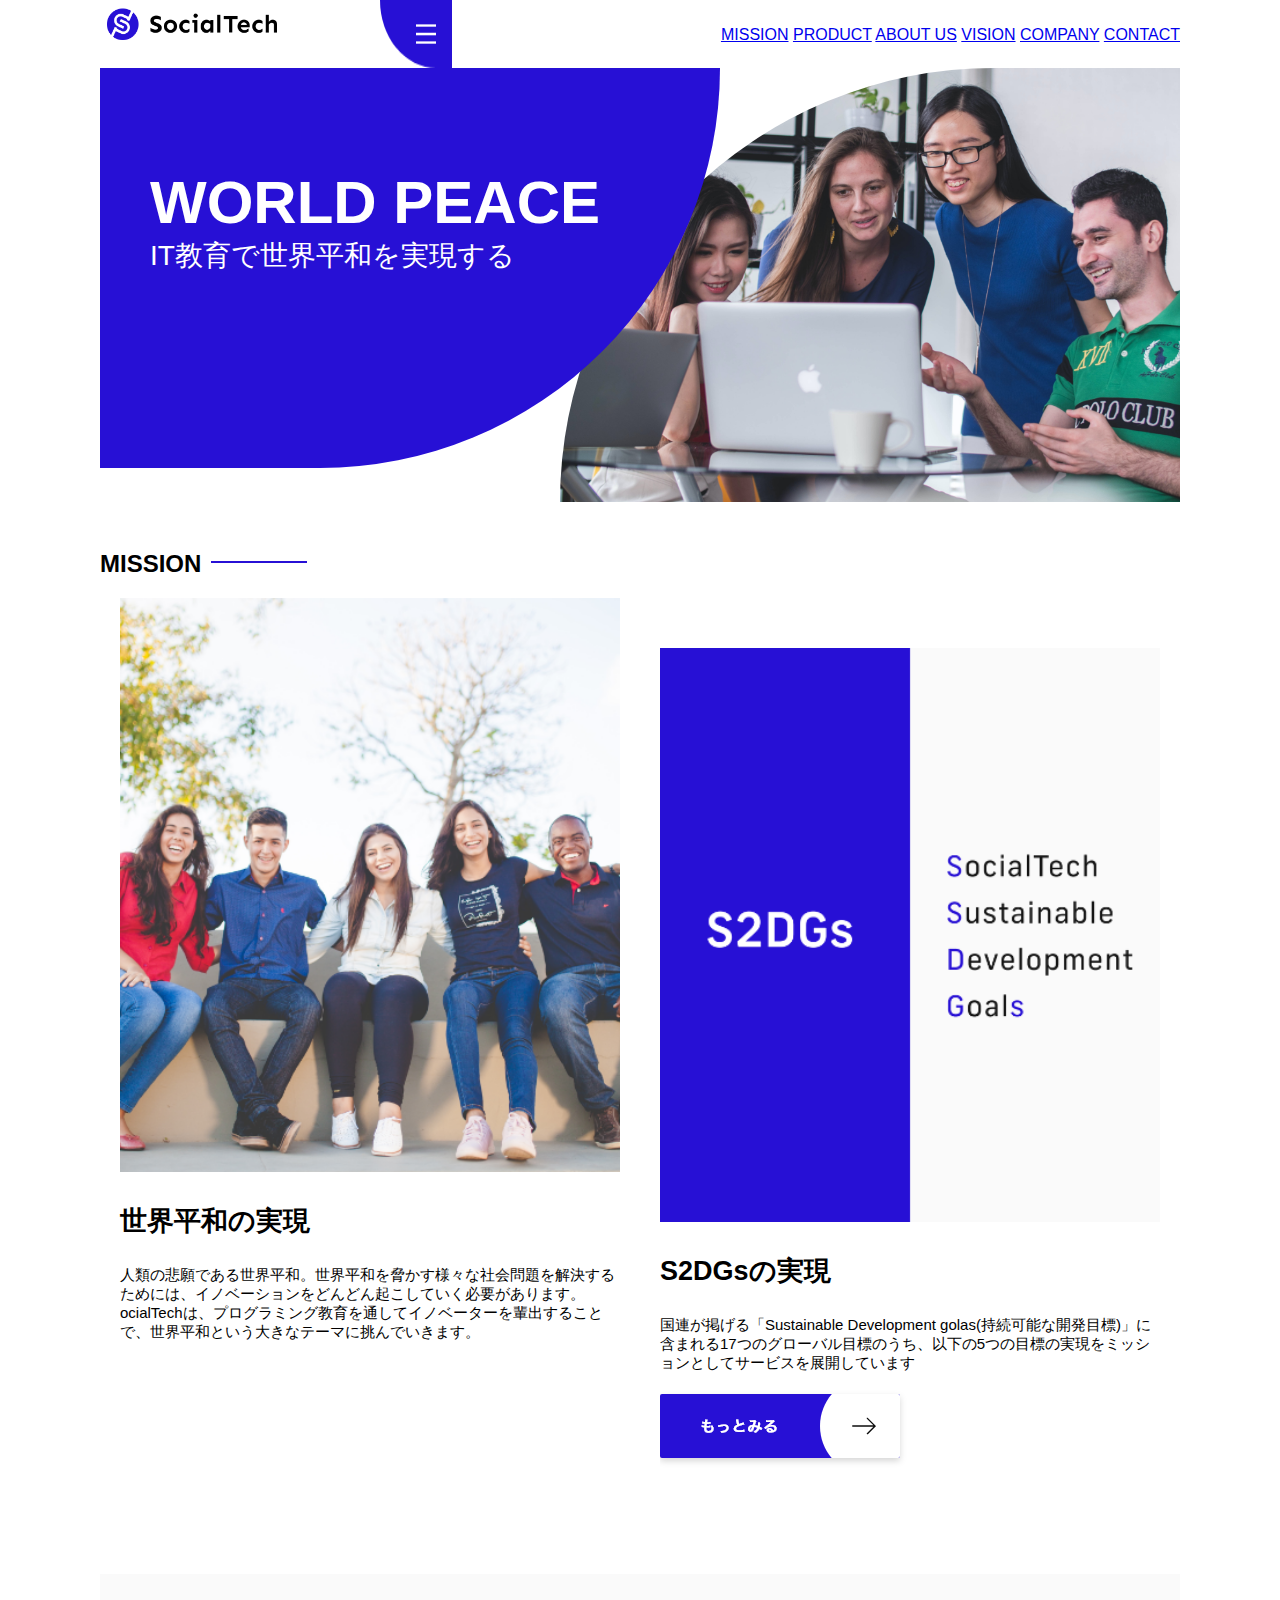
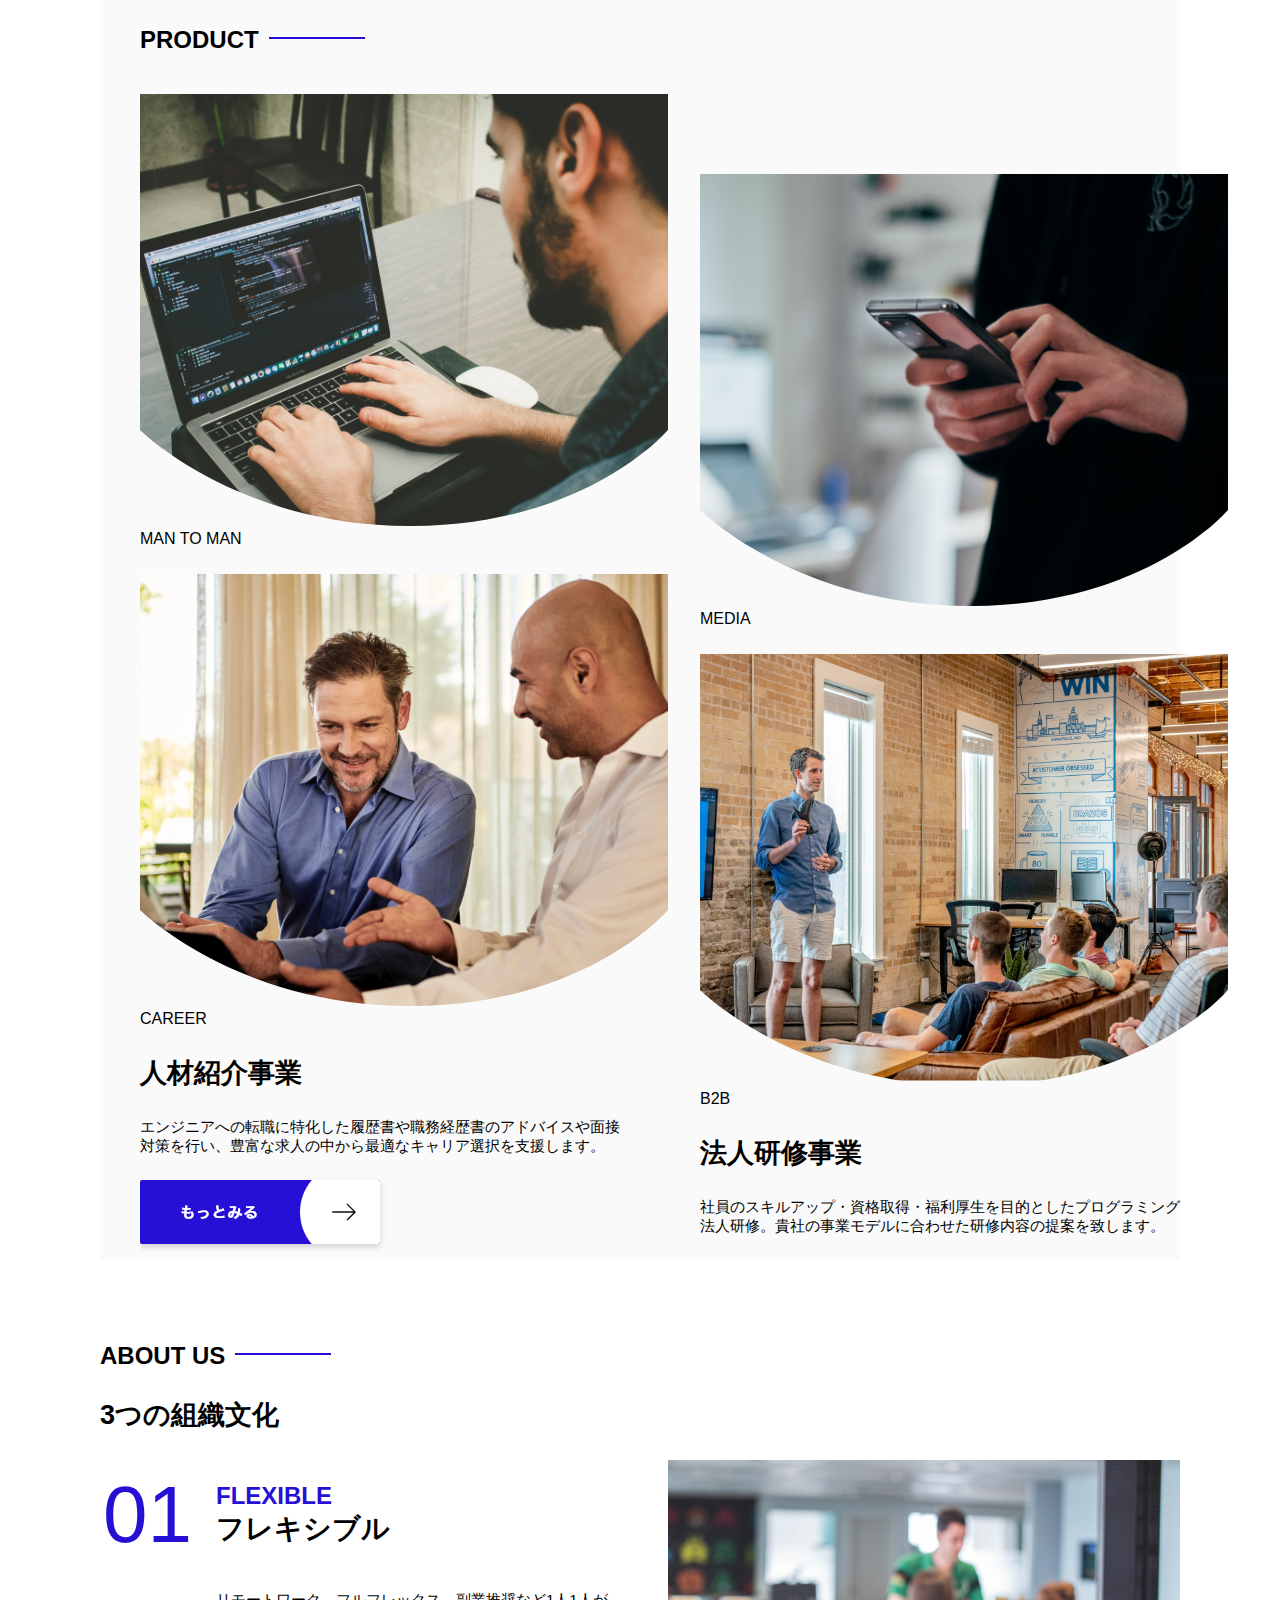
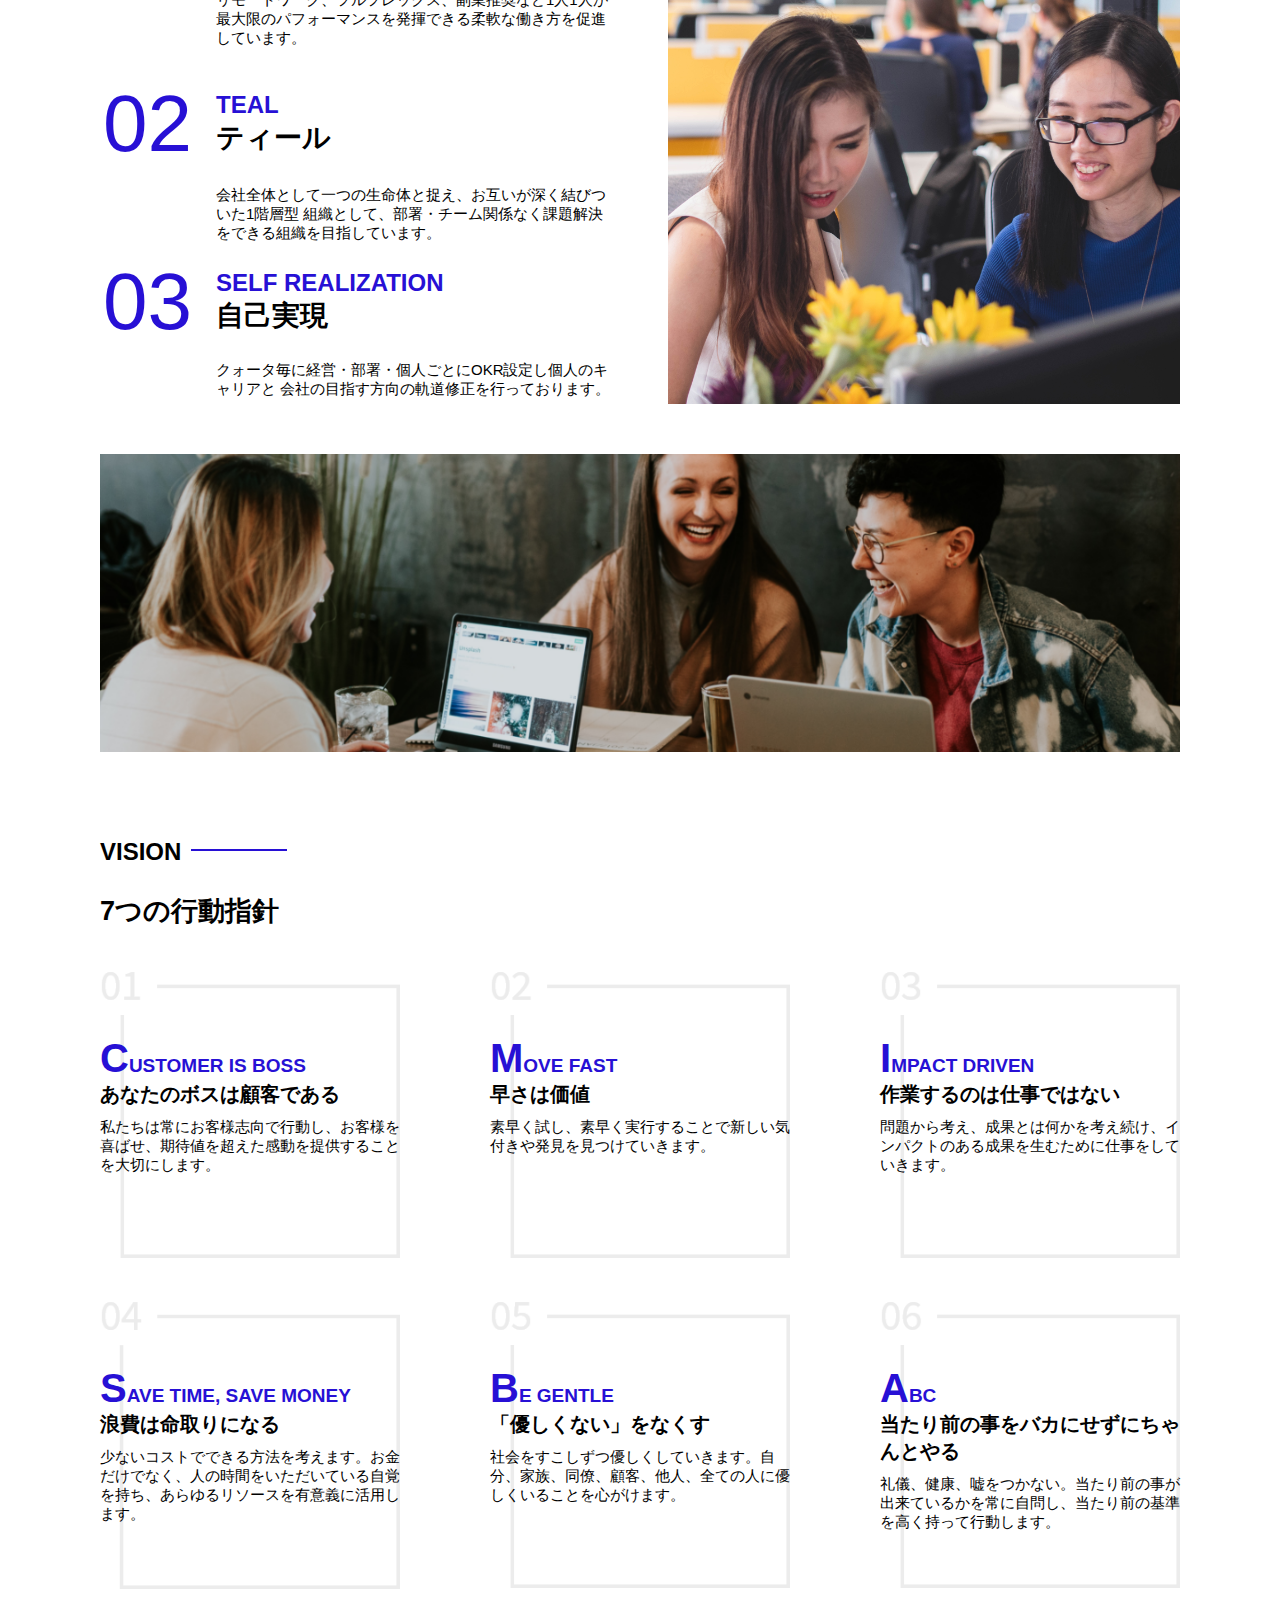
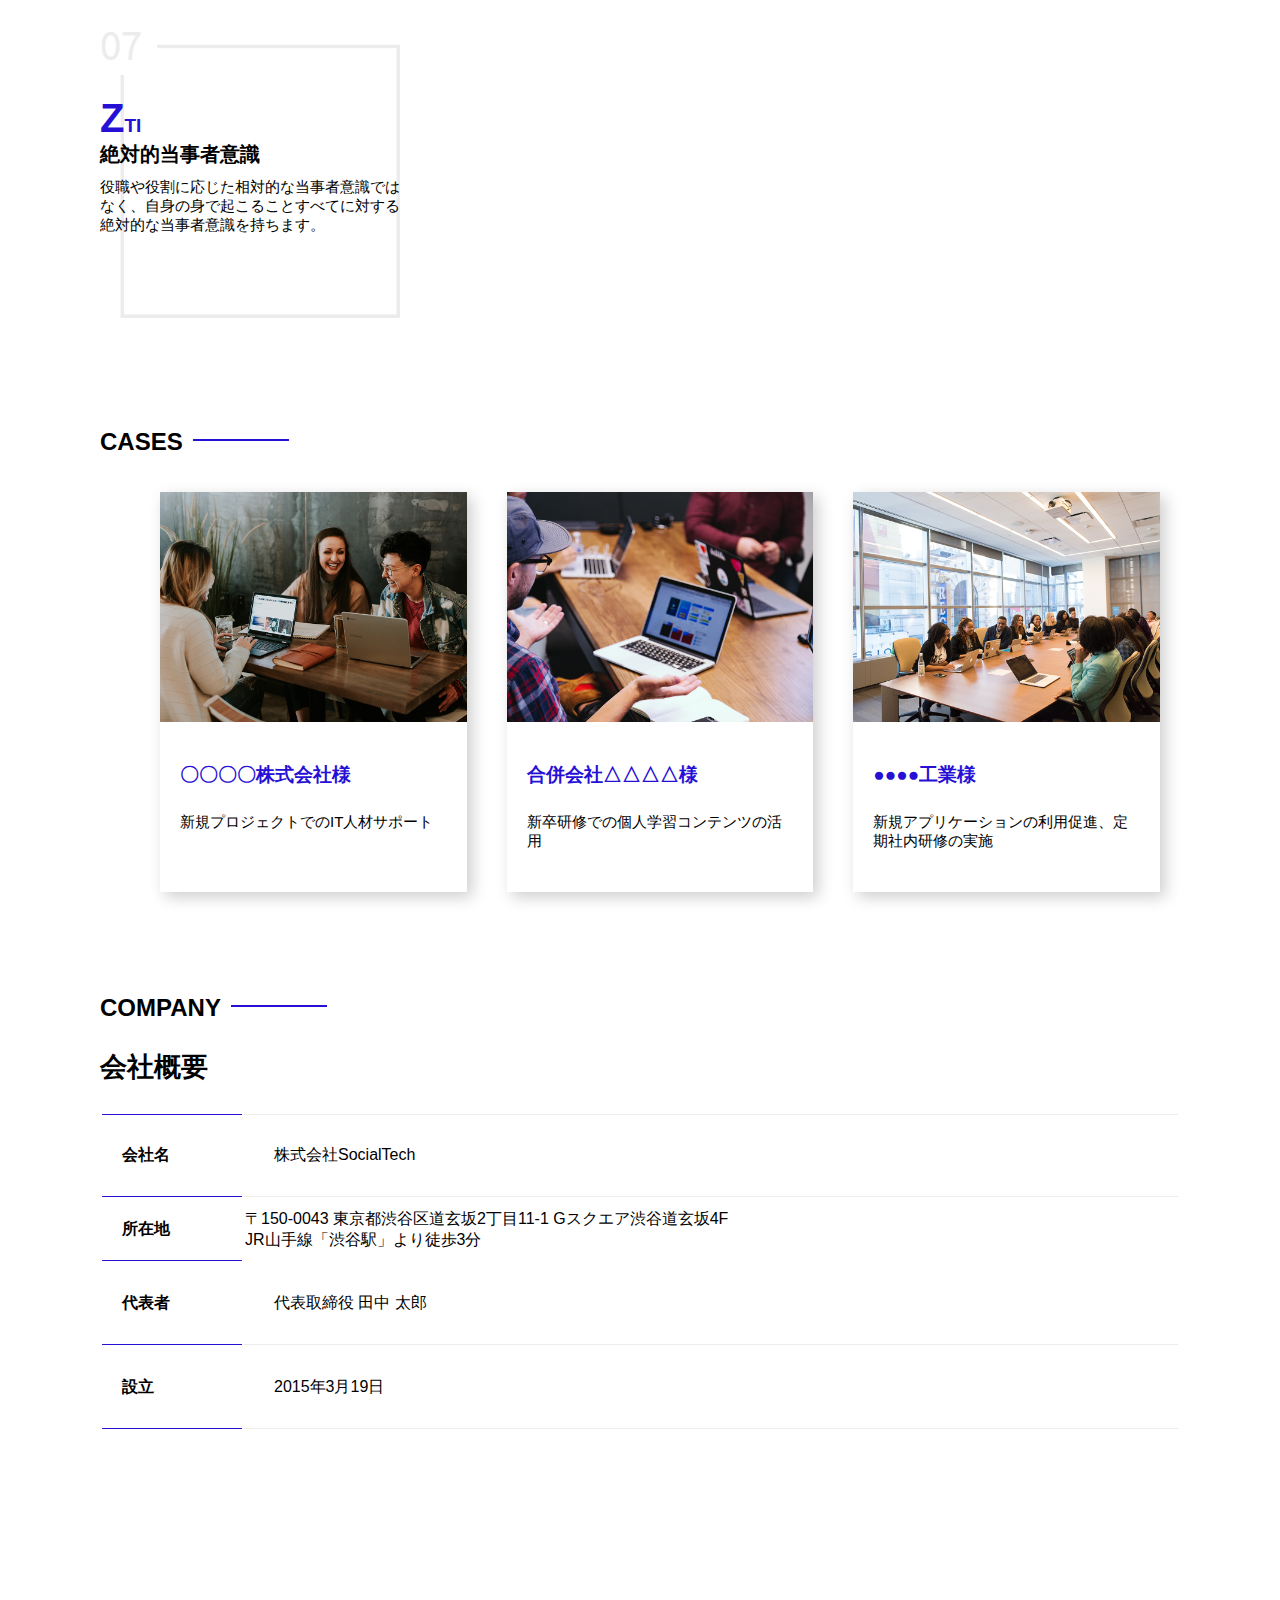
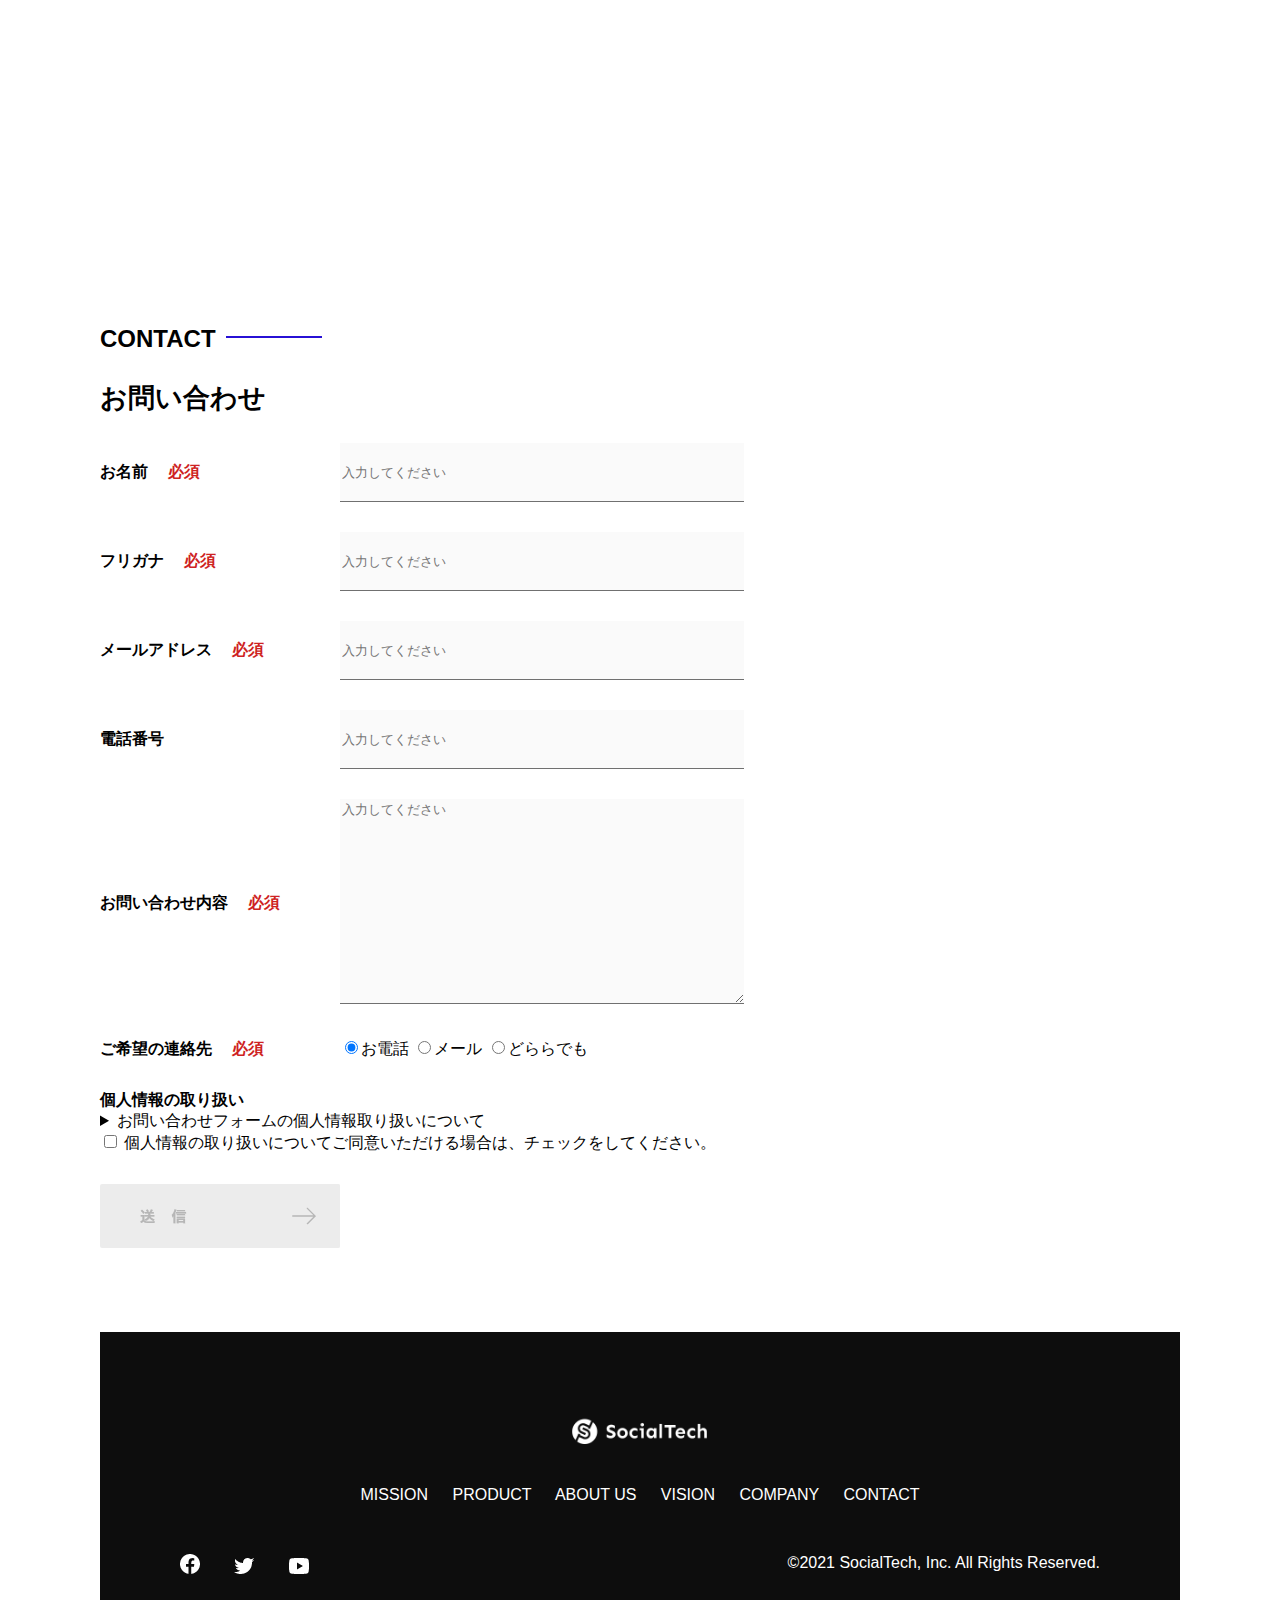
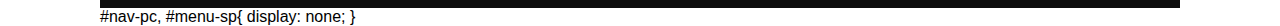
==== socialtech-kadai_012/socialtech-kadai_012/index.html @ 602bb103 "Add files via upload" ====
<!DOCTYPE html>
<html>
<head>
    <title>SocialTech</title>
    <meta charset="utf8">
    <meta name="description" content="SocialTechはEdTech業界のリーディングカンパニーを目指します。">
    <meta name="viewport" content="width=device-width, initial-scale=1.0">
    <link rel="stylesheet" href="style.css">
</head>   
 <body>
  <header>
    <a href="index.html" id="logo"><img src="images/logo.png" alt="トップページに戻る"></a>
    <nav id="nav-pc">
     <a href="mission.html">MISSION</a>  
     <a href="product.html">PRODUCT</a> 
     <a href="index.html#aboutus">ABOUT US</a>
     <a href="index.html#vision">VISION</a>
     <a href="index.html#company">COMPANY</a>
     <a href="index.html#contact">CONTACT</a>
    </nav>   
    <img id="menu-sp" src="images/button-menu.png" alt="ナビゲーションを開く" onclick="document.getElementById('nav-sp').style.display = 'block'">
    <nav id="nav-sp">
      <img id="close" src="images/button-close.png" alt="ナビゲーションを閉じる" onclick="document.getElementById('nav-sp').style.display = 'none'">
      <a id="logo-sp" href="index.html" onclick="document.getElementById('nav-sp').style.display = 'none'"><img
          src="images/logo-sp.png" alt="トップページに戻る"></a>
      <a class="menu" href="mission.html" onclick="document.getElementById('nav-sp').style.display = 'none'">MISSION</a>
      <a class="menu" href="product.html" onclick="document.getElementById('nav-sp').style.display = 'none'">PRODUCT</a>
      <a class="menu" href="index.html#aboutus" onclick="document.getElementById('nav-sp').style.display = 'none'">ABOUT
        US</a>
      <a class="menu" href="index.html#vision"
        onclick="document.getElementById('nav-sp').style.display = 'none'">VISION</a>
      <a class="menu" href="index.html#company"
        onclick="document.getElementById('nav-sp').style.display = 'none'">COMPANY</a>
      <a class="menu" href="index.html#contact"
        onclick="document.getElementById('nav-sp').style.display = 'none'">CONTACT</a>
      <div id="sns">
        <a href="https://www.facebook.com/sejuku2013"><img src="images/button-facebook.png" alt="Facebookのリンク"></a>
        <a href="https://twitter.com/samuraijuku"><img src="images/button-twitter.png" alt="Twitterのリンク"></a>
        <a href="https://www.youtube.com/channel/UCCFOQO5aDK0xXam4cUQXT8g"><img src="images/button-youtube.png" alt="YouTubeのリンク"></a>
      </div>
  </nav>
  </header>  
    <main>
        <article>
            <section id="main-visual">
                <div id="main-message">
                  <h1>WORLD PEACE</h1>
                  <p>IT教育で世界平和を実現する</p>  
                </div>
                <img src="images/index/index-main.png" alt="pcの周りに集まる多国籍の仲間たち">
            </section>
            <section id="mission">
                <h2 class="index-h2">MISSION</h2>
               <div id="mission-flex">
                <div>
                    <img id="mission-photo" src="images/index/index-mission.png" alt="屋外のベンチで写真を撮影する多国籍仲間たち">
                    <h3>世界平和の実現</h3>
                    <p>人類の悲願である世界平和。世界平和を脅かす様々な社会問題を解決するためには、イノベーションをどんどん起こしていく必要があります。ocialTechは、プログラミング教育を通してイノベーターを輩出することで、世界平和という大きなテーマに挑んでいきます。</p>
                </div> 
                 <div>  <!-- 子要素が横並びにならない原因わからず -->
                    <img id="s2dgs" src="images/index/s2dgs.png" alt="もっとみる">
                    <h3>S2DGsの実現</h3>
                    <P>国連が掲げる「Sustainable Development golas(持続可能な開発目標)」に含まれる17つのグローバル目標のうち、以下の5つの目標の実現をミッションとしてサービスを展開しています</P>
                    <a href="mission.html"><img src="images/button-more.png" alt="もっと見る"></a>
                </div>
               </div>
            </section>
            <section id="product"> 
                <h2 class="index-h2">PRODUCT</h2>
                    <div>
                      <div id="product-left">
                        <div>
                            <img class="product-photo" src="images/index/index-mantoman.png" alt="PCでコードを書く男性">
                            <div class="product-explain">
                              <span>MAN TO MAN</span>
                              <h3>プログラミング教育</h3>
                              <p>2013年より日本で唯一の専属講師によるマンツーマンのプログラミングレッスンを開始。AI/人工知能やウェブデザインの学習も可能です。</p>
                            </div>
                            </div>
                            <div>
                      <img class="product-photo" src="images/index/index-career.png" alt="笑顔で話し合う2人の男性">
                      <div class="product-explain">
                        <span>CAREER</span>
                        <h3>人材紹介事業</h3>
                        <p>エンジニアへの転職に特化した履歴書や職務経歴書のアドバイスや面接対策を行い、豊富な求人の中から最適なキャリア選択を支援します。</p>
                      </div>
                    </div>
                  </div>
                        <div id="product-right">
                            <div>
                                <img class="product-photo" src="images/index/index-media.png" alt="スマートフォンを操作する人">
                                <div class="product-explain">
                                  <span>MEDIA</span>
                                  <h3>プログラミング学習メディア</h3>
                                  <p>月間200万人に読まれる日本最大級のプログラミング学習サイト「SocialTech Blog」やYouTubeチャンネルにて学習情報を発信しています。</p>
                                </div>
                              </div>
                              <div>
                                <img class="product-photo" src="images/index/index-b2b.png" alt="講演中の男性とそれを聴く人々">
                                <div class="product-explain">
                                  <span>B2B</span>
                                  <h3>法人研修事業</h3>
                                  <p>社員のスキルアップ・資格取得・福利厚生を目的としたプログラミング法人研修。貴社の事業モデルに合わせた研修内容の提案を致します。</p>
                                </div>
                              </div>
                            </div>
                            </div>
                            <div>
                            <a id="product-more" href="product.html">
                              <img src="images/button-more.png" alt="もっとみる">
                            </a>
                            </div>
            </section>
            <section id="aboutus">
              <h2 class="index-h2">ABOUT US</h2>
              <h3>3つの組織文化</h3>
              <div>
                <table class="culture-table">
                <tr>
                  <td>
                    <span class="culture-num">01</span>
                  </td>
                <td>
                <span class="culture-en">FLEXIBLE</span>
                <span class="culture-jp">フレキシブル</span>
                </td>
                </tr>
                <td>

                </td>
                <td>
                  <p class="cultute-description">リモートワーク、フルフレックス、副業推奨など1人1人が最大限のパフォーマンスを発揮できる柔軟な働き方を促進しています。</p>
                </td>             
              </tr>
              <tr>
                <td>
                  <span class="culture-num">02</span>
                </td>
              <td>
                <span class="culture-en">TEAL</span>
                <span class="culture-jp" >ティール</span>
              </td>
              <tr>               
              </tr>
              <td>

              </td>
              <td>
                <p class="culture-discription">
              会社全体として一つの生命体と捉え、お互いが深く結びついた1階層型
                組織として、部署・チーム関係なく課題解決をできる組織を目指しています。  
                </p>
              </td>
            </tr>
              <tr>       
              <td>
                <span class="culture-num">03</span>
              </td>
              <td>
                <span class="culture-en">SELF REALIZATION</span>
                <span class="culture-jp">自己実現</span>
              </td>
              </tr>
              <tr>
                <td>

                </td>
                <td>
                  <p class="culture-discription">
                    クォータ毎に経営・部署・個人ごとにOKR設定し個人のキャリアと
                    会社の目指す方向の軌道修正を行っております。
                  </p>
                </td>
              </tr>
            </table>
            <img class="culture-img" src="images/index/index-aboutus1.png" alt="笑顔で話し合う二人の女性">
              </div>
              <img class="culture-img2" src="images/index/index-aboutus2.png" alt="笑顔で話し合う3人の男女">
            </section>
        </article>
        <section id="vision">
          <h2 class="index-h2">VISION</h2>
          <h3>7つの行動指針</h3>
          <div>
            <div class="vision-box">
              <img src="images/index/vision-01.png" alt="01">
              <span>
                <h4>CUSTOMER IS BOSS</h4>
                <h5>あなたのボスは顧客である</h5>
                <p>私たちは常にお客様志向で行動し、お客様を喜ばせ、期待値を超えた感動を提供することを大切にします。</p>
              </span>
            </div>
             <div class="vision-box">
               <img src="images/index/vision-02.png" alt="02">
               <span>
                 <h4>MOVE FAST</h4>
                 <h5>早さは価値</h5>
                 <p>素早く試し、素早く実行することで新しい気付きや発見を見つけていきます。</p>
               </span>
             </div>
             <div class="vision-box">
               <img src="images/index/vision-03.png" alt="03">
               <span>
                 <h4>IMPACT DRIVEN</h4>
                 <h5>作業するのは仕事ではない</h5>
                 <p>問題から考え、成果とは何かを考え続け、インパクトのある成果を生むために仕事をしていきます。</p>
               </span>
             </div>
             <div class="vision-box">
               <img src="images/index//vision-04.png" alt="04">
               <span>
                 <h4>SAVE TIME, SAVE MONEY</h4>
                 <h5>浪費は命取りになる</h5>
                 <p>少ないコストでできる方法を考えます。お金だけでなく、人の時間をいただいている自覚を持ち、あらゆるリソースを有意義に活用します。</p>
               </span>
             </div>
             <div class="vision-box">
               <img src="images/index/vision-05.png" alt="05">
               <span>
                 <h4>BE GENTLE</h4>
                 <h5>「優しくない」をなくす</h5>
                 <p>社会をすこしずつ優しくしていきます。自分、家族、同僚、顧客、他人、全ての人に優しくいることを心がけます。</p>
               </span>
             </div>
             <div class="vision-box">
               <img src="images/index/vision-06.png" alt="06">
               <span>
                 <h4>ABC</h4>
                 <h5>当たり前の事をバカにせずにちゃんとやる</h5>
                 <p>礼儀、健康、嘘をつかない。当たり前の事が出来ているかを常に自問し、当たり前の基準を高く持って行動します。</p>
               </span>
             </div>
             <div class="vision-box">
               <img src="images/index/vision-07.png" alt="07">
               <span>
                 <h4>ZTI</h4>
                 <h5>絶対的当事者意識</h5>
                 <p>役職や役割に応じた相対的な当事者意識ではなく、自身の身で起こることすべてに対する絶対的な当事者意識を持ちます。</p>
               </span>
             </div>
          </div>
        </section>
        <section id="cases">
          <h2 class="index-h2">CASES</h2>
          <ul>
            <li class="case-card">
          <img class="case-img" src="images/index/case-1.png" alt="仲良く語り合う3人">
          <div class="case-info">
            <h4 class="case-name">〇〇〇〇株式会社様</h4>
            <p class="case-contect">新規プロジェクトでのIT人材サポート</p>
          </div>
        </li>
          <li class="case-card">
          <img class="case-img" src="images/index/case-2.png" alt="PCでコンテンツを見る">
         <div class="case-info">
          <h4 class="case-name">合併会社△△△△様</h4>
          <p class="case-contect">新卒研修での個人学習コンテンツの活用</p>
         </div>
        </li>
        <li class="case-card">
          <img class="case-img" src="images/index/case-3.png" alt="社内研修中の会議室">
         <div class="case-info">
          <h4 class="case-name">●●●●工業様</h4>
          <p class="case-contect">新規アプリケーションの利用促進、定期社内研修の実施</p>
         </div>
        </li>
         </ul>
        </section>
        <section id="company">
            <h2 class="index-h2">COMPANY</h2>
            <h3>会社概要</h3>
            <table id="company-table">
              <tr>
                <th class="tableheader-first">会社名</th>
                <td class="cell-first">株式会社SocialTech</td>
              </tr>
              <tr>               
                <th class="tableheader">所在地</th>
                <td class="clel">〒150-0043 東京都渋谷区道玄坂2丁目11-1 Gスクエア渋谷道玄坂4F<br>JR山手線「渋谷駅」より徒歩3分</td>
              </tr>
              <tr>
                <th class="tableheader">代表者</th>
                <td class="cell">代表取締役 田中 太郎</td>
              </tr>
              <tr>
                <th class="tableheader">設立</th>
                <td class="cell">2015年3月19日</td>
              </tr>
            </table>
            <iframe src="https://www.google.com/maps/embed?pb=!1m18!1m12!1m3!1d3241.77717498251!2d139.693594875655!3d35.6578611725948!2m3!1f0!2f0!3f0!3m2!1i1024!2i768!4f13.1!3m3!1m2!1s0x60188b55ffeaaaab%3A0x552bb81dbe5fefb7!2z44CSMTUwLTAwNDMg5p2x5Lqs6YO95riL6LC35Yy66YGT546E5Z2C77yS5LiB55uu77yR77yR4oiS77yR77yR!5e0!3m2!1sja!2sjp!4v1704003211341!5m2!1sja!2sjp" width="600" height="450" style="border:0;" allowfullscreen="" loading="lazy" referrerpolicy="no-referrer-when-downgrade">
            </iframe>
        </section>
        <section id="contact">
           <h2 class="index-h2">CONTACT</h2>
           <h3>お問い合わせ</h3>
           <form>
            <div>
            <div class="contact-heading">
             <label class="contact-label">お名前<span class="contact-span">必須</span></label> 
            </div>
            <div>
              <input type="text" name="name" placeholder="入力してください" class="contact-textbox">
            </div>
          </div>
          <div>
            <div class="contact-heading">
              <label class="contact-label">フリガナ<span class="contact-span">必須</span></label>
            </div>
            <div>
              <input type="text" name="hurigana" placeholder="入力してください" class="contact-textbox">
            </div>
          </div>
          <div>
            <div class="contact-heading">
              <label class="contact-label">メールアドレス<span class="contact-span">必須</span></label>
            </div>
          <div>
            <input type="text" name="email" placeholder="入力してください" class="contact-textbox">
          </div>
          </div>
          <div>
            <div class="contact-heading">
              <label class="contact-label">電話番号</label>
            </div>
            <div>
              <input type="text" name="tel" placeholder="入力してください" class="contact-textbox">
            </div>
          </div>
          <div>
            <div class="contact-heading">
              <label class="contact-label">お問い合わせ内容<span class="contact-span">必須</span></label>
            </div>
            <div>
              <textarea  class="contact-textarea" placeholder="入力してください" name="message"></textarea>
            </div>
          </div>
          <div>
            <div class="contact-heading">
              <label class="contact-label">ご希望の連絡先<span class="contact-span">必須</span></label>
            </div>
            <div>
              <input class="radiobutton" type="radio" value="tel" name="contact" checked><label>お電話</label>
              <input class="radiobutton" type="radio" value="mail" name="contact"><label>メール</label>
              <input class="radiobutton" type="radio" value="both" name="contact"><label>どららでも</label>
            </div>
            </div>
            <div class="contact-heading">
              <div class="contact-label">
                <label class="contact-label">個人情報の取り扱い</label>
              </div>
              <div>
                <details>
                  <summary>お問い合わせフォームの個人情報取り扱いについて</summary>
                  <div>
                    <span>1,組織の名称又は氏名</span><br>
                    株式会社SocialTech<br><br>
                    <span>２．個人情報保護管理者（若しくはその代理人）の氏名又は職名、所属及び連絡先
                     鈴木 一郎 コーポレート部</span><br>
                     メールアドレス:support@socialtech.net<br>
                   TEL:03-xxxx-xxxx<br>
                   <span>３．個人情報の利用目的</span><br>
                   ・本サービス及び本サービスに関連する情報の提供又はそれらに関する連絡のため<br>
                   ・ユーザーの本人確認のため<br>
                   ・当社サービスのご案内のため<br>
                   ・当社の商品等の広告または宣伝（電子メールによるものを含むものとします。）<br><br>
                   <span>４．個人情報の取り扱い業務の委託</span><br>
                   個人情報の取扱業務の全部または一部を外部に業務委託する場合があります。<br>
                   その際、弊社は、個人情報を適切に保護できる管理体制を敷き実行していることを条件として<br>
                   委託先を厳選したうえで、機密保持契約を委託先と締結し、お客様の個人情報を厳密に管理させます。<br><br>
                   <span>５．個人情報の開示等の請求</span><br>
                   お客様は、弊社に対してご自身の個人情報の開示等（利用目的の通知、開示、内容の訂正・追加・削除、利用の停止または消去、第三者への提供の停止）に関して、当社問合わせ窓口に申し出ることができます。<br>
                   その際、弊社はお客様ご本人を確認させていただいたうえで、合理的な期間内に対応いたします。<br><br>
                   なお、個人情報に関する弊社問合わせ先は、次の通りです。<br><br>
                   株式会社SocialTech 個人情報問合せ窓口<br>
                   〒150-0043 東京都渋谷区道玄坂2丁目11-1 Ｇスクエア渋谷道玄坂 4F<br>
                   メールアドレス:support@socialtech.net TEL:03-xxxx-xxxx<br><br>
                   <span>６．個人情報を提供されることの任意性について</span><br><br>
                   お客様がご自身の個人情報を弊社に提供されるか否かは、お客様のご判断によりますが、もしご提供されない場合には、適切なサービスが提供できない場合がありますので予めご了承ください。
                  </div>
                </details>
                <input type="checkbox" name="agree">
                <span>個人情報の取り扱いについてご同意いただける場合は、チェックをしてください。</span>
              </div>
            </div>
            <input type="image" src="images/button-submit.png" alt="送信する">
           </form>
        </section>

        <footer>
          <div id="footer-logo">
            <img src="images/logo-sp.png" alt="SocialTech">
          </div>
          <div id="footer-link">
            <a href="mission.html">MISSION</a>
            <a href="product.html">PRODUCT</a>
            <a href="index.html#aboutus">ABOUT US</a>
            <a href="index.html#vision">VISION</a>
            <a href="index.html#company">COMPANY</a>
            <a href="index.html#contact">CONTACT</a>
          </div>  
          <div id="sns-footer">
            <a href="https://www.facebook.com/sejuku2013"><img src="images/button-facebook.png" alt="facebookのリンク"></a>
            <a href="https://twitter.com/samuraijuku"><img src="images/button-twitter.png" alt="twitterのリンク"></a>  
            <a href="https://www.youtube.com/channel/UCCFOQO5aDK0xXam4cUQXT8g"><img src="images/button-youtube.png" alt="youtubeのリンク"></a>
            <span id="copyright">&copy;2021 SocialTech, Inc. All Rights Reserved.</span>
          </div>
      </footer>
    </main>
  </body>  
  </html>
  #nav-pc,
  #menu-sp{
  display: none;
  }
---- socialtech-kadai_012/socialtech-kadai_012/style.css ----
body{font-family:  "Source Sans Pro", "Hiragino Kaku Gothic ProN", Meiryo, Arial, sans-serif;}
p{font-size: 15px;}
@media screen and (min-width: 768px) {
body{
    max-width: 1080px; 
    min-width: 960px;
    margin: 0 auto 0 auto;
}
header{
    display: flex;
    justify-content: space-between;
}
#nav-pc{
  display: flex;
  align-items: center;
  text-align: right;
    font-size: 14px;
    padding: top 15px;
}
#nav-pc>a{
    text-decoration: none;
    margin-left:20px ;
}
#nav-pc>a:link{
    color: #0d0d0d;
}
#nav-pc>a:visited{
    color: #0d0d0d;
}
#nav-pc>a:hover{
    color: #0d0d0d;
    text-decoration: underline;
}
#nav-pc>a:active{
    color: #0d0d0d;
}
#main-visual{
    position: relative;
    height: 400px;
}
#main-message{
    position: absolute;
    top: 0px; left: 0px;
    background-color: #2710d5;
    color: #ffffff;
    border-radius:0 0 476px 0 ;
    max-width: 620px;
    height: 100%;
    width: 100%;
    z-index: 11;
}
#main-message>h1{
    font-size: 60px;
    font-weight: bold;
    margin: 100px 0 0 50px;
}
#main-message>p{
    font-size: 28px;
    margin: 0 0 0 50px;
}
#main-visual > img {
    max-width: 620px;
    border-radius: 476px 0 0 0;
    position: absolute;
    top: 0;
    right: 0;
    z-index: 10;
}
h2{
    margin: 40px 0 0 0;
}
h2::after{
    content: url(images/line.png);
    margin-left: 10px;
}
h3{
    font-size: 27px;
}
#mission-flex{
    width: 100%;
    display: flex;
}
#mission{
    margin: 80px auto 80px auto;
    width: 100%;
}
#mission {
    margin: 80px auto 80px auto;
    width: 100%;
  }
  
  #mission-flex {
    width: 100%;
    display: flex;
  }
  #mission-flex>div{
    width: 50%;
    margin: 20px;
  }
  #mission-photo{
    width: 100%;
  }
  #s2dgs{
    margin-top: 50px;
    width: 100%;
  }
  #product {
    background-color: #fafafa;
    margin: 80px 0 80px 0;
    padding: 10px 40px 0px 40px;
  }
  #product > div {
    margin-top: 40px;
    display: flex;
  }
  #product-left {
    width: 50%;
    margin-right: 20px;
  }
  #product-right {
    width: 50%;
    margin-left: 20px;
    margin-top: 80px;
  }
  #product-left > div {
    position: relative;
    height: 480px;
    margin-right: 20px;
  }
  #product-right > div {
    position: relative;
    height: 480px;
    margin-left: 20px;}
    #aboutus{
       margin: 80px auto 80px auto;
    }
    #aboutus>div{
      display: flex;
    }
    .culture-img{
      width: 100%;
      align-self: flex-start;
    }
    .culture-img2{
      margin-top: 50px;
      width: 100%;
    }
    .culture-table{
      margin-right: 50px;
     }
     .culture-num{
      font-size: 80px;
      color: #2710d5;
      margin: 0 20px 0 0;
     }
     .culture-en{
      color: #2710d5;
      font-weight: bold;
      font-size: 24px;
      display: block;
     }
     .culture-jp{
      font-size: 28px;
      font-weight: bold;
     }
     .culture-discription{
      margin: 0;
     }
     footer{
      background-color: #0d0d0d;
      text-align: center;
      padding: 80px 80px 30px 80px;
       }
       #footer-logo{
          margin-bottom: 30px;
       }
       #footer-link{
        margin-bottom: 50px;
       }
       #footer-link>a{
        text-decoration: none;
        margin: 10px;
       }
       #footer-link>a:link{
        color: #ffffff;
       }
       #fooetr-link>a:visited{
        color: #ffffff;
       }
       #footer-link>a:hover{
        color: #ffffff;
        text-decoration: underline;
       }
       #footer-link>a:active{
        color: #ffffff;
       }
       
       #footer-link {
        margin-bottom: 50px;
      }
      #footer-link > a {
        text-decoration: none;
        margin: 10px;
      }
      #footer-link > a:link {
        color: #ffffff;
      }
      #footer-link > a:visited {
        color: #ffffff;
      }
      #footer-link > a:hover {
        color: #ffffff;
        text-decoration: underline;
      }
      #footer-link > a:active {
        color: #ffffff;
      }  
      #sns-footer{
        text-align: left;
        width: 100%;
      }
      #sns-footer>a{
        margin-right: 30px;
      }
      #copyright{
        color: #ffffff;
        float: right;
      }
      }
    @media screen and (max-width:767px) {
      body{
        min-width: 375px;
        margin: 0;
      }

      #nav-pc{
        display: none;
      }
      #menu-sp{
        float: right;
        padding: 0;        
      }
      #nav-sp{
        background-color: #2710d5;
        position: absolute;
        left: 0;
        top: 0;
        height: 100%;
        width: 100%;
        display: none;
        z-index: 100;
      }
      #close{
        position: absolute;
        top: 20px;
        right: 20px;
      }
      #logo-sp{
        margin: 80px 0 30px 20px;
      }
      #nav-sp>a{
        display: block;
      }
      #nav-sp>a:link{
        color: #ffffff;
      }
      #nav-sp>a:hover{
        color: #ffffff;
        text-decoration: underline;
      }
      #nav-sp>a:active{
        color: #ffffff;
      }
      #nav-sp> .menu{
        text-decoration: none;
        display: block;
        margin: 0 20px 0 20px;
        height: 44px;
        font-size: 16px;
        background-image: url(images/arrow.png);
        background-repeat: no-repeat;
        background-position: right top;
    }
    #sns{
      position: absolute;
      bottom: 20px;
      left: 20px;
    }
    #sns> a {
      margin-right: 30px;
    }
  
    #main-visual{
      position: relative;
      height: 470px;
      width: 100%;
      overflow: hidden;
    }
    #main-visual>div{
      position: absolute;
      top: 0;
      left: 0;
      background-color: #2710d5;
      color: white;
      border-radius: 0 0 476px 0 ;
      text-align: center;
      height: 280px;
      width: 100%;
      z-index: 11;
    }
    #main-visual>div>h1{
      font-size: 28px;
      margin: 90px 0 0 0 ;
    }
    #main-visual>div>p{
      margin: 0;
    }
    #main-visual>img{
      width: 100%;
      border-radius: 476px 0 0 0;
      z-index: 10;
      position: absolute;
      bottom: 0;
      right: 0;
    }
    #mission{
      margin: 20px;
    }
    #mission-photo{
      width: 100%;
    }
    #s2dgs{
      width: 100%;
    }
  }
      #vision {
        margin: 80px auto 80px auto;
      }
    
      #vision > div {
        width: 100%;
        display: flex;
        justify-content: space-between;
        flex-wrap: wrap;
      }
      .vision-box {
        width: 300px;
        height: 300px;
        margin-bottom: 30px;
        position: relative;
      }
      .vision-box>img{
        width: 100%;
        height: auto;
        position: absolute;
       top: 0;
       left: 0;
       z-index: 30;
      }
      .vision-box>span{
        position: absolute;
        top: 0;
        left: 0;
        z-index: 31;
        margin-right: 20;
      }
      .vision-box>span>h4{
        color:  #2710d5;
        font-size: 19px;
        margin: 80px 0 0 0;
      }
      .vision-box>span>h4::first-letter{
        font-size: 40px;
      }
      .vision-box>span>h5{
        font-size: 20px;
        margin: 0 0 0 0 ;
      }
      .vision-box>span>p{
        margin: 10px 0 0 0 ;
      }
      #company{
        margin: 80px auto 80px auto;
      }
   #company-table {
    width: 100%;
  }
 
  .tableheader {
    text-align: left;
    padding: 20px;
    border-bottom-color: #2710d5;
    border-bottom-width: 1px;
    border-bottom-style: solid;
    width: 100px;
  }
 
  .tableheader-first {
    text-align: left;
    padding: 20px;
    border-bottom-color: #2710d5;
    border-bottom-width: 1px;
    border-bottom-style: solid;
    border-top-color: #2710d5;
    border-top-width: 1px;
    border-top-style: solid;
    width: 100px;
  }
 
  .cell {
    padding: 30px;
    border-bottom-color: #ececec;
    border-bottom-width: 1px;
    border-bottom-style: solid;
  }
 
  .cell-first {
    padding: 30px;
    border-bottom-color: #ececec;
    border-bottom-width: 1px;
    border-bottom-style: solid;
    border-top-color: #ececec;
    border-top-width: 1px;
    border-top-style: solid;
  }
  #company>iframe{
    width: 100%;
    height: 368px;
    margin-top: 40px;
  }
  #contact{
    margin: 80px auto 80px auto;
  }
  #contact>form>div{
    display: flex;
    flex-direction: row;
    flex-wrap: wrap;
    padding-bottom: 30px;
  }
  .contact-heading{
    width: 240px;
    align-self: center;
  }
  .contact-label{
    font-weight: bold;
  }
  .contact-span{
    color:  #ce2222;
    margin: 0 0 0 20px;
    font-weight: bold;
  }
  .contact-textbox{
    border-top: 0;
    border-left: 0;
    border-right: 0;
    border-bottom-width:1px ;
    border-bottom-color: #707070;
    border-bottom-style: solid;
    background-color: #fafafa;
    width: 400px;
    height: 56px;
  }
  .contact-textarea{
    border-top: 0;
    border-left: 0;
    border-right: 0;
    border-bottom-width:1px ;
    border-bottom-color:  #707070;
    border-bottom-style:solid ;
    background-color: #fafafa;
    width: 400px;
    height: 200px;
      }
      details {
        width: 700px;
      }
      details > div {
        background-color: #fafafa;
        padding: 20px;
      } 
      details > div > span {
        font-weight: bold;
      }
      #cases{
        margin: 40px 0 40px 0;
        width: 100%;
      }
      ul{
        list-style-type: none;
        display: flex;
        justify-content: space-between; 
      }
      li{
        width: 100%;
        margin: 20px;
      }
.case-img{
  width: 100%;
}
.case-card{
  background-color: #FFFFFF;
  min-height: 400px;
  box-shadow: 5px 5px 15px rgba(0,0,0,0.2);
}
.case-info{
  padding: 10px 20px 10px 20px;
}
.case-name{
  color: #2710d5;
  font-size: 19px;
}
.case-content{
  font-size: 14px;
}
/* うまく機能してないので修正　修正終わればコメント削除 */
#nav-pc{
display: none;
}
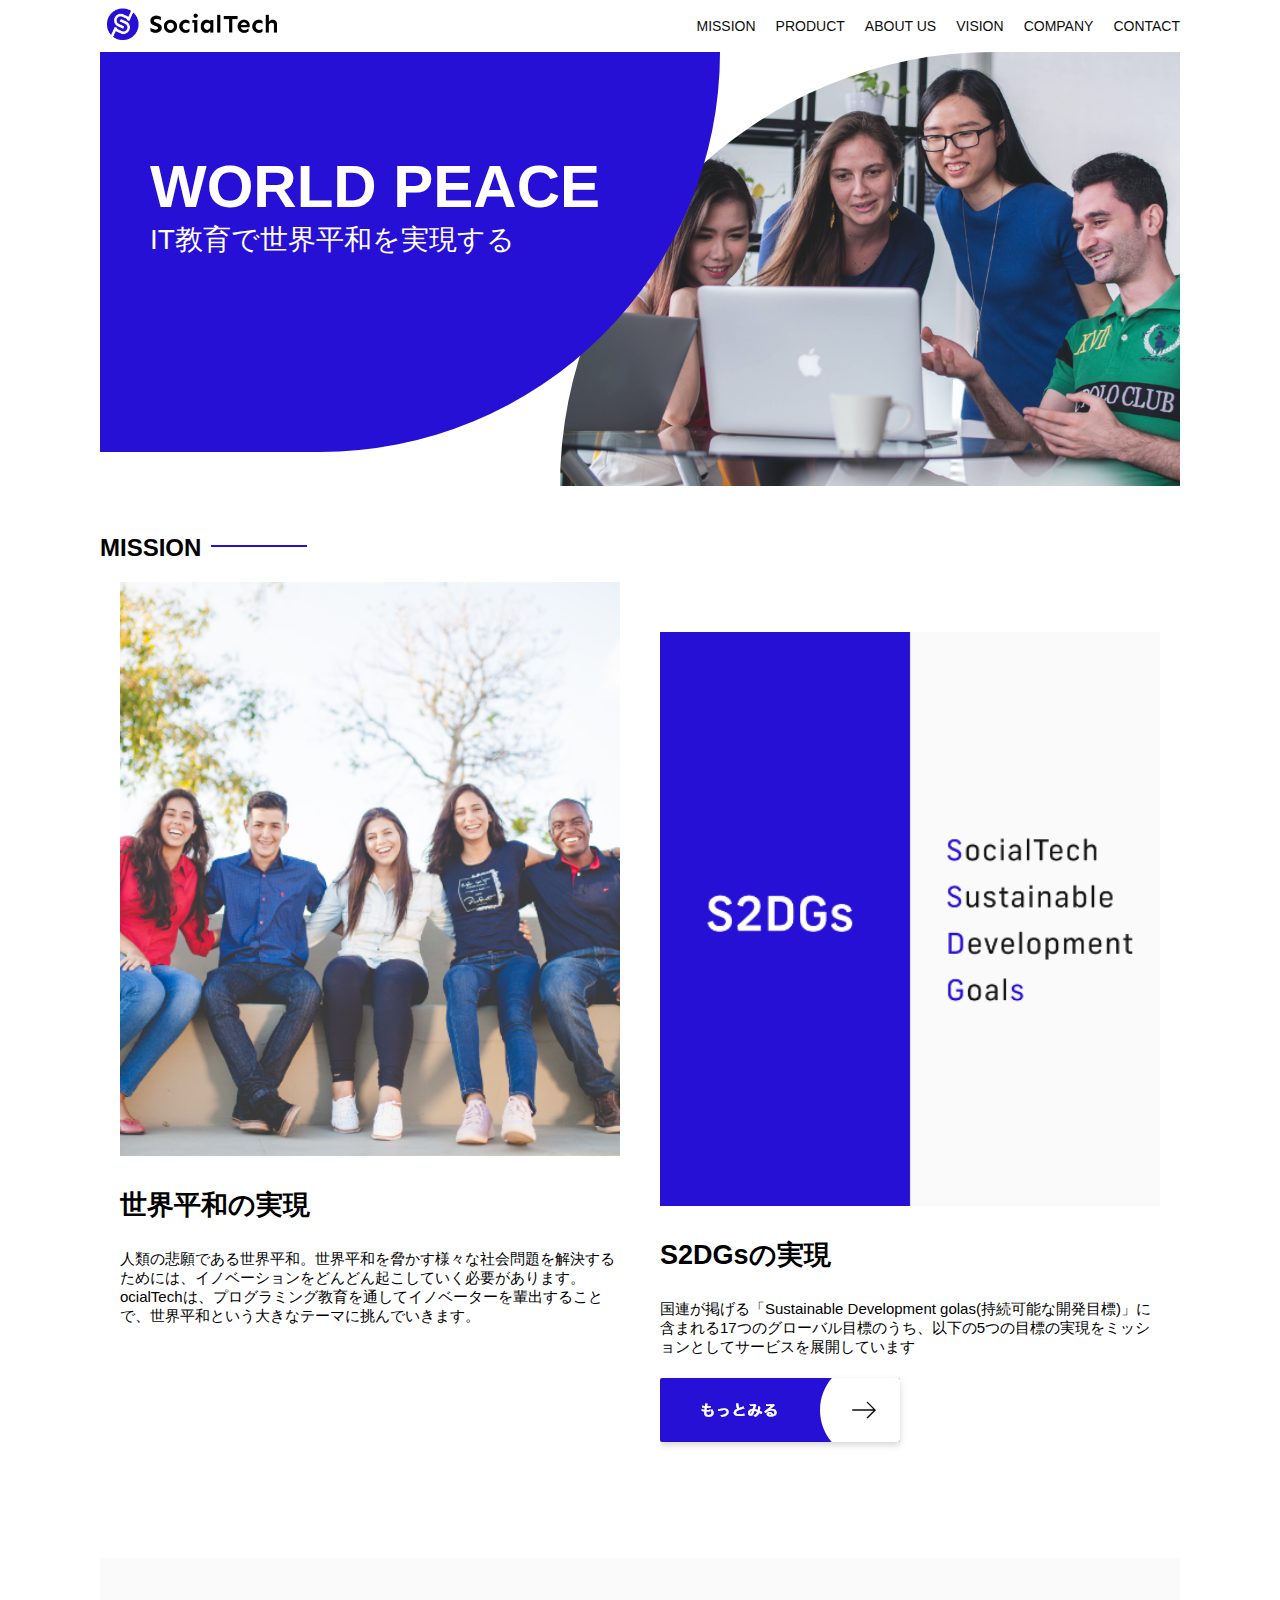
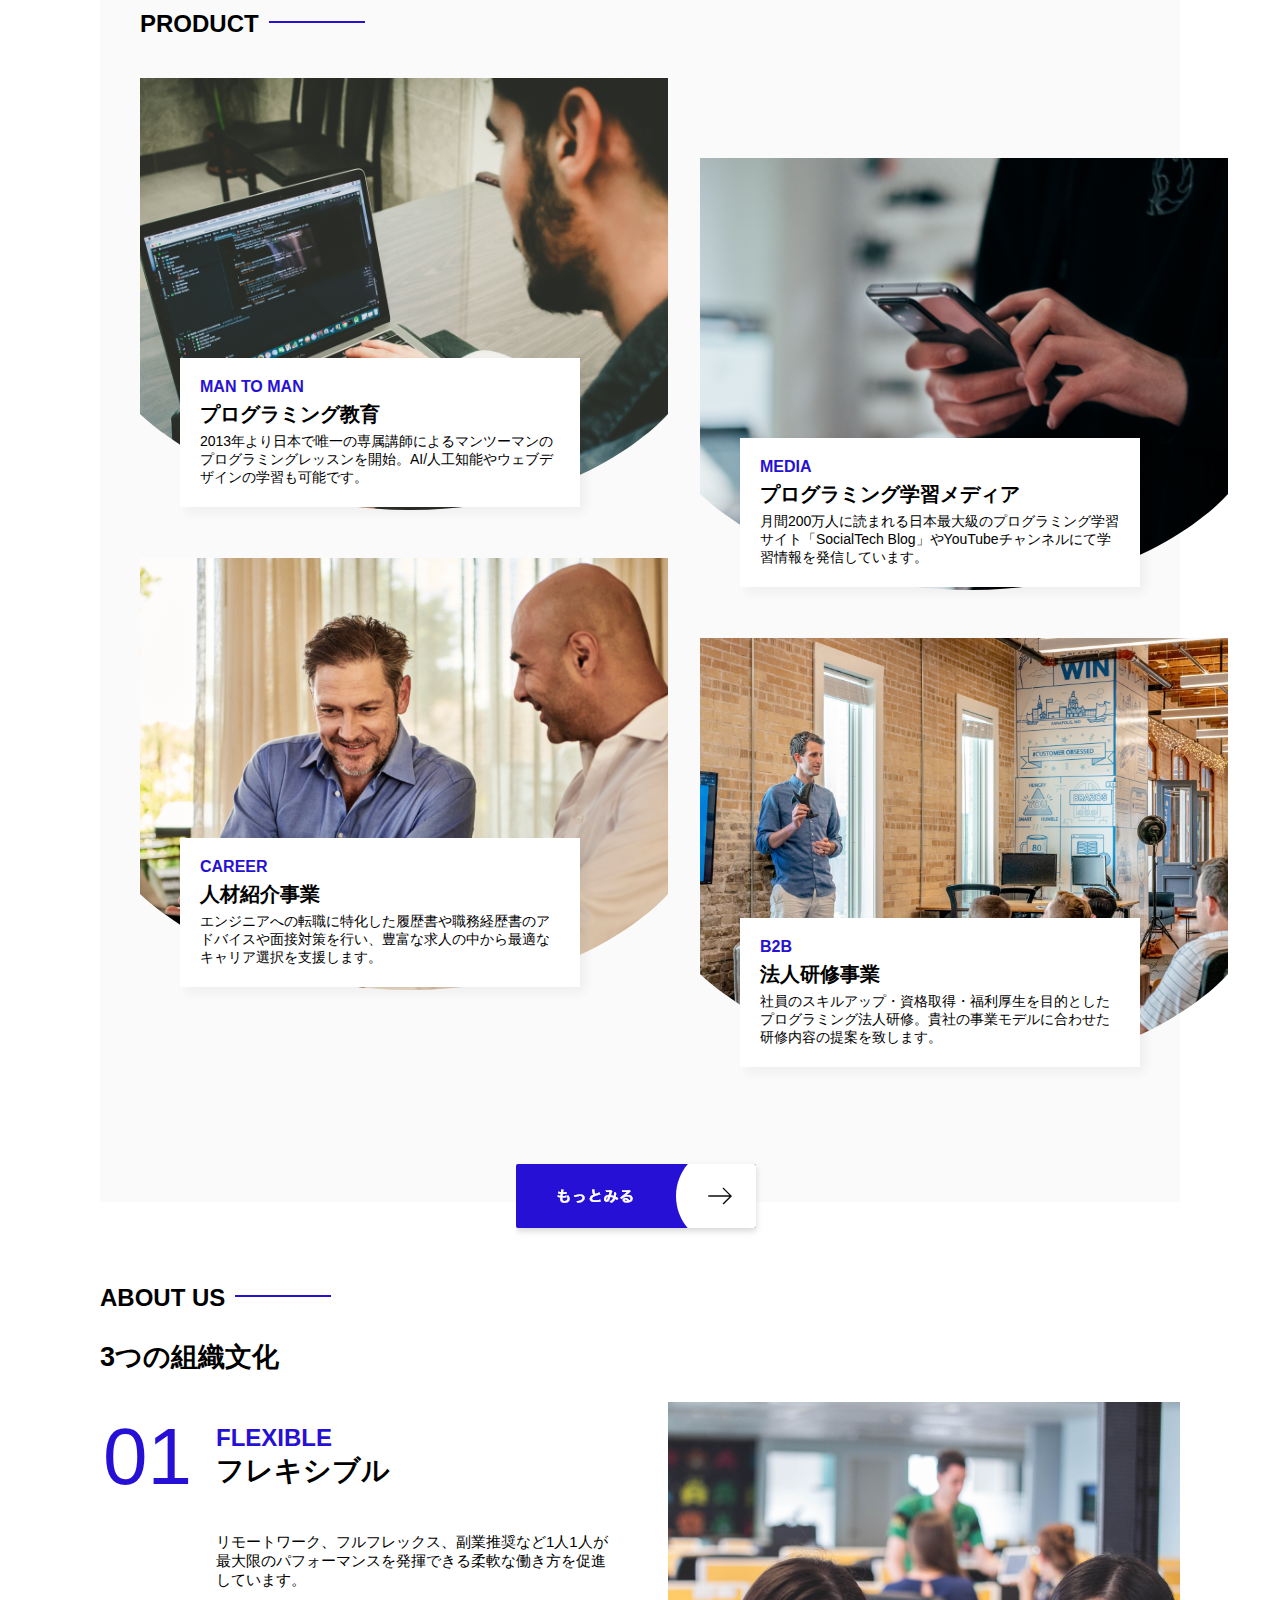
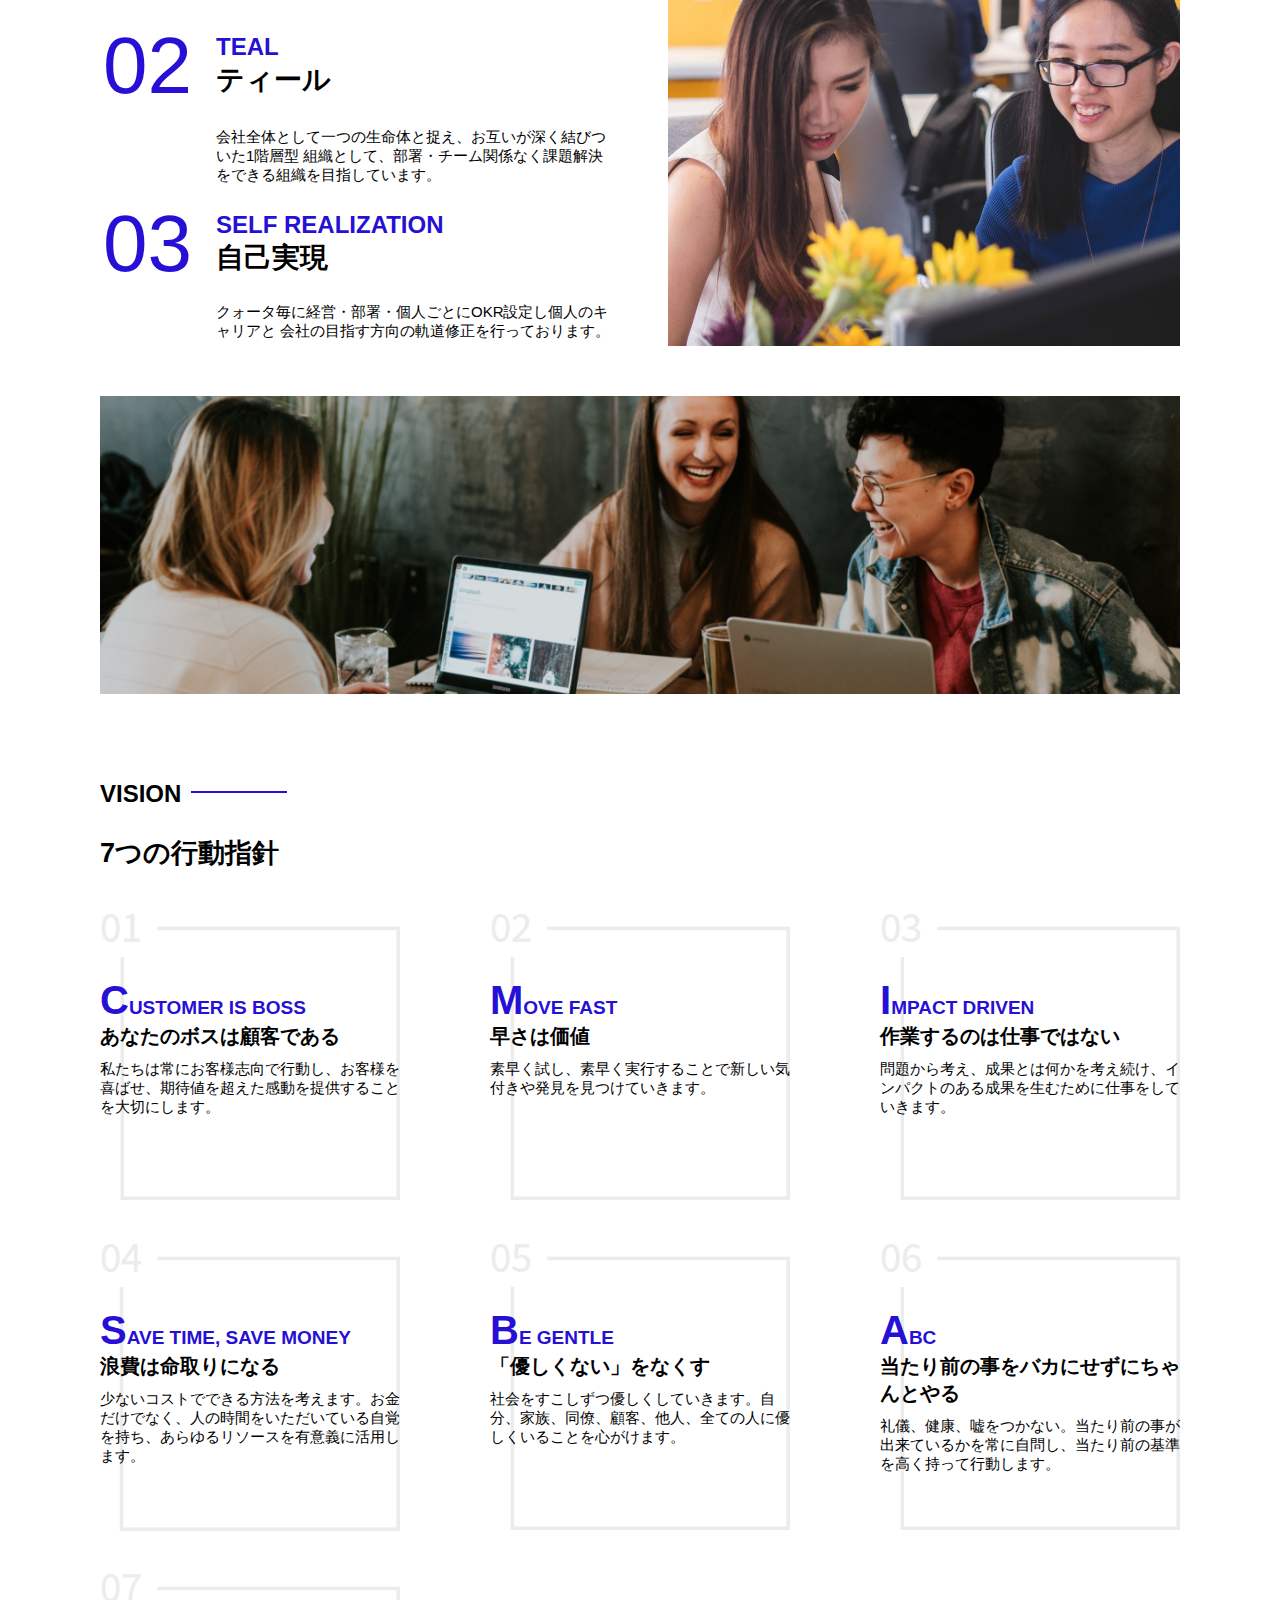
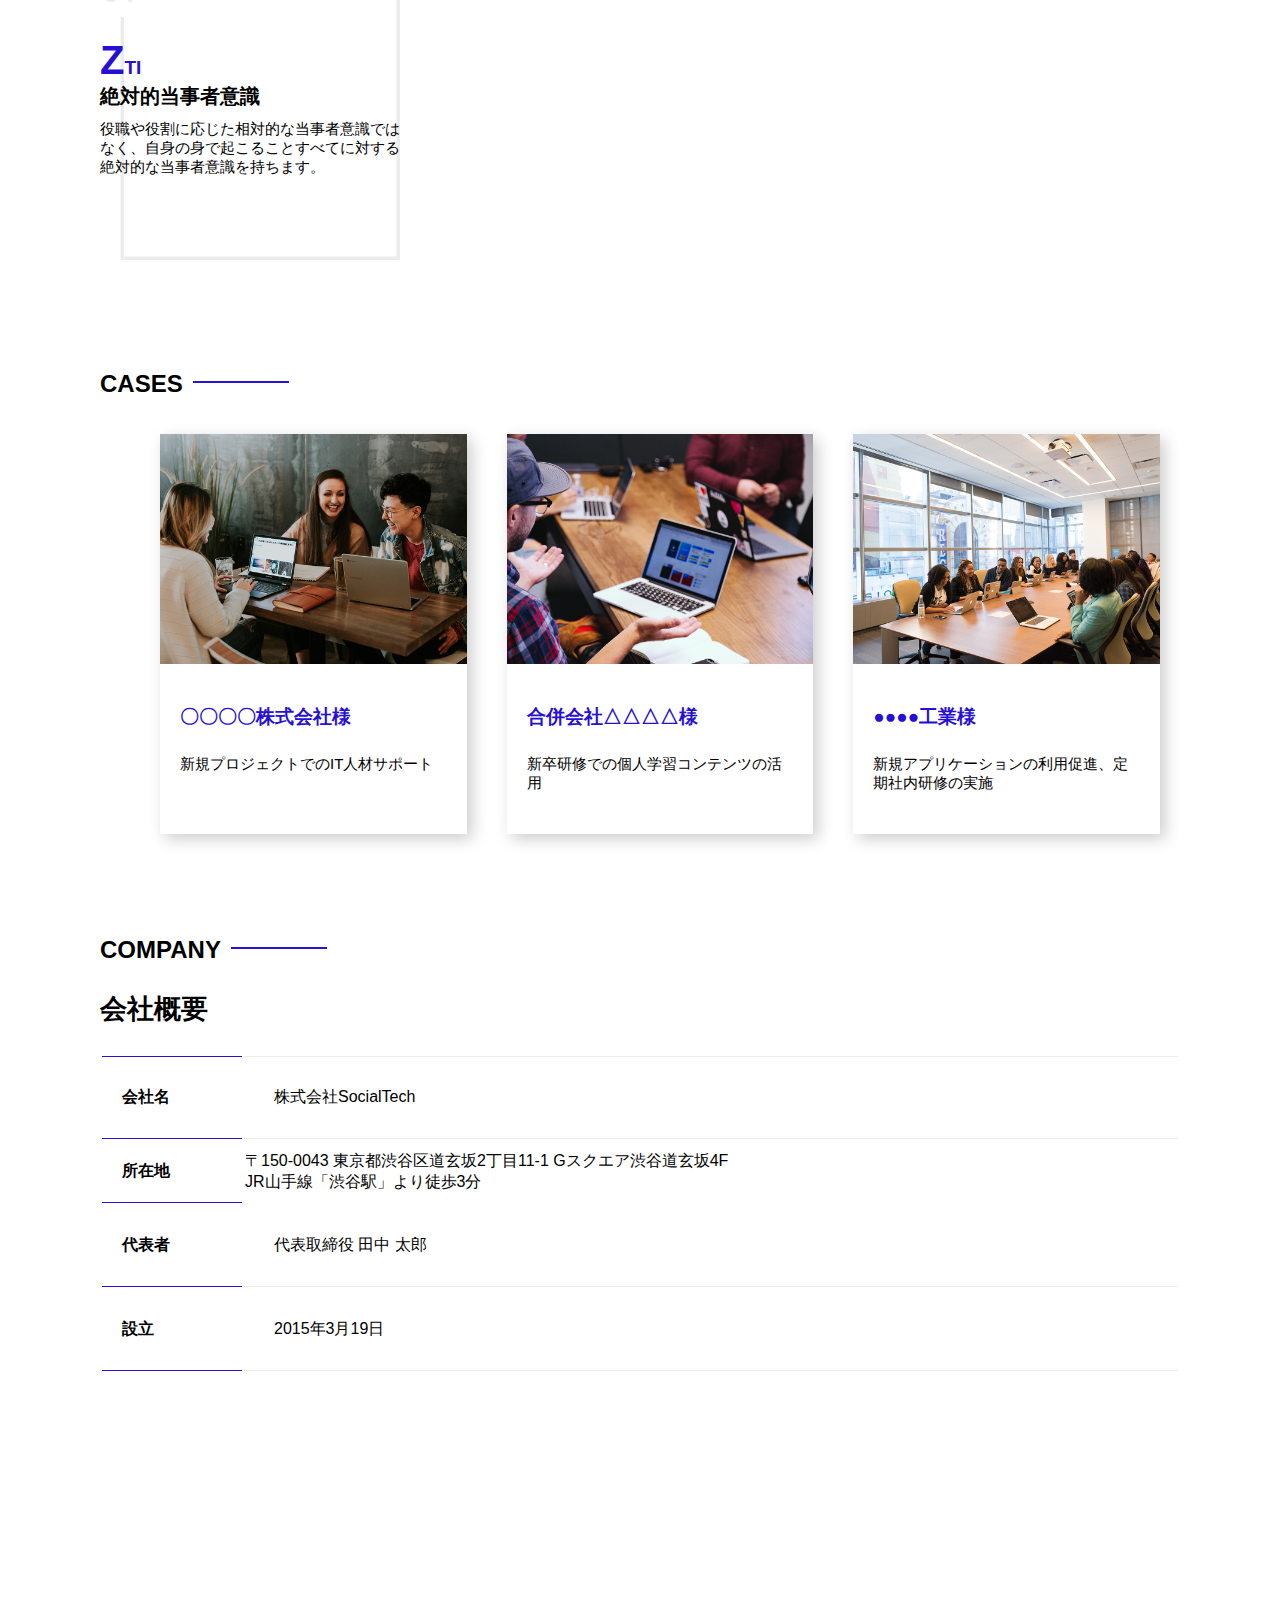
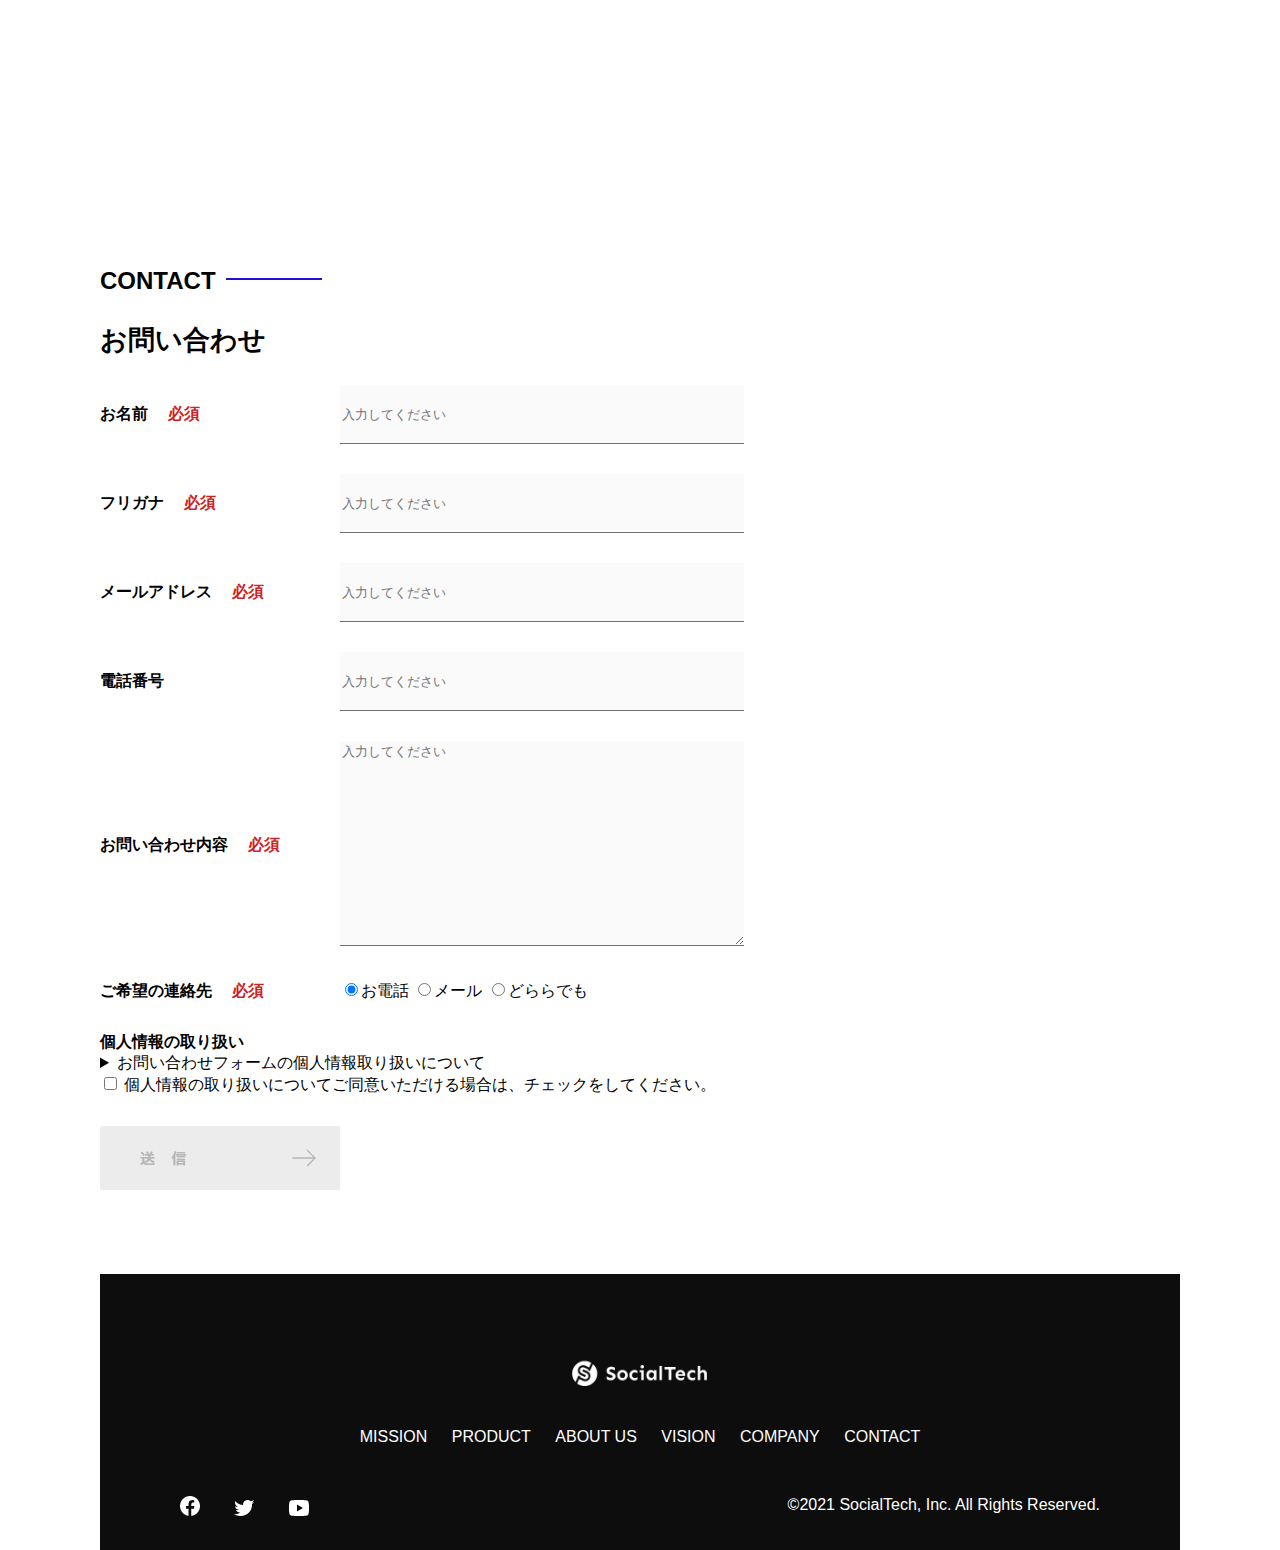
==== commit 568972fc: "Add files via upload" ====
--- a/socialtech-kadai_012/socialtech-kadai_012/index.html
+++ b/socialtech-kadai_012/socialtech-kadai_012/index.html
@@ -408,7 +408,4 @@
     </main>
   </body>  
   </html>
-  #nav-pc,
-  #menu-sp{
-  display: none;
-  }+  --- a/socialtech-kadai_012/socialtech-kadai_012/style.css
+++ b/socialtech-kadai_012/socialtech-kadai_012/style.css
@@ -5,6 +5,10 @@
     max-width: 1080px; 
     min-width: 960px;
     margin: 0 auto 0 auto;
+}
+#nav-sp,
+#menu-sp{
+  display: none;
 }
 header{
     display: flex;
@@ -133,6 +137,37 @@
     margin-left: 20px;}
     #aboutus{
        margin: 80px auto 80px auto;
+    }
+    #product-photo{
+      width: 100%;
+    }
+    .product-explain {
+      background-color: #ffffff;
+      position: absolute;
+      left: 0;
+      top: 280px;
+      margin: 0 40px 0 40px;
+      padding: 20px;
+      box-shadow: 5px 5px 10px rgba(0, 0, 0, 0.05);
+    }
+    .product-explain > span {
+      color: #2710d5;
+      font-weight: bold;
+      font-size: 16px;
+      margin: 0;
+    }
+    .product-explain > h3 {
+      font-size: 20px;
+      margin: 5px 0 5px 0;
+    }
+    
+    .product-explain > p {
+      font-size: 14px;
+      margin: 0;
+    }
+    
+    #product-more {
+      margin: 0 auto -42px auto;
     }
     #aboutus>div{
       display: flex;
@@ -226,7 +261,93 @@
         color: #ffffff;
         float: right;
       }
-      }
+      /* ミッション用 */
+      #mission-main{
+        height: 496px;
+        width: 100%;
+        background-image: url(images/mission/mission-main.png);
+        background-repeat: no-repeat;
+        background-position-y:center;
+      }
+      #mission-title{
+        background-color: #2710d5;
+        width: 368px;
+        color: #ffffff;
+        height: 496px;
+        border-radius: 0 248px 248px 0;
+        position: relative;
+      }
+      #mission-title>h1{
+        position: absolute;
+        top: 0;
+        left: 100px;
+        font-size: 80px;
+      }
+      #mission-title>span{
+        position: absolute;
+        top: 200px;
+        left: 100px;
+        font-size: 26px;
+      }
+      #mission-title>div{
+        position: absolute;
+        top: 350px;
+        left: 100px;
+        font-size: 16px;
+      }
+      /* 画像と文字が教材通りにならない */
+   #mission-s2dgs{
+     width: 100%;
+     margin: 20px;
+   }
+ 
+   .mission-h2{
+     color: #2710d5;
+     font-size: 40px;
+   }
+ 
+   .mission-h2::after {
+     content: none;
+   }
+    #mission-5goals {
+     margin: 20px;
+     display: flex;
+   }
+ 
+   #mission-5goals > div {
+     flex-grow: 1;
+     padding: 20px;
+   }
+ 
+   #mission-5goals > div > div {
+     margin-bottom: 40px;
+   }
+ 
+   .fivegoals-image-right {
+     float: right;
+     margin: 20px;
+   }
+ 
+   .fivegoals-image-left {
+     float: left;
+     margin: 20px;
+   }
+ 
+   .fivegoals-number {
+     color: #2710d5;
+     font-size: 48px;
+     margin: 0;
+   }
+ 
+   .fivegoals-h3 {
+     font-size: 28px;
+     margin: 0;
+   }
+ 
+   .fivegoals-p {
+     margin: 0;
+   }
+  }
     @media screen and (max-width:767px) {
       body{
         min-width: 375px;
@@ -238,7 +359,8 @@
       }
       #menu-sp{
         float: right;
-        padding: 0;        
+        padding: 0;
+        display: block;        
       }
       #nav-sp{
         background-color: #2710d5;
@@ -332,11 +454,333 @@
     #s2dgs{
       width: 100%;
     }
+    #product {
+      background-color: #fafafa;
+      margin: 80px auto 0px auto;
+      max-width: 980px;
+      padding-top: 10px;
+    }
+  
+    #product h2 {
+      margin-left: 20px;
+    }
+    #product-left,
+    #product-right{
+      margin-left: 20px;
+      margin-right: 20px;
+    }
+    #product-left > div,
+    #product-right > div {
+      position: relative;
+      height: 540px;
+    }
+    .product-explain {
+      background-color: #ffffff;
+      position: absolute;
+      left: 0;
+      bottom: 50px;
+      padding: 20px;
+      box-shadow: 5px 5px 10px rgba(0, 0, 0, 0.05);
+    }
+    .product-explain > span {
+      color: #2710d5;
+      font-weight: bold;
+      font-size: 16px;
+      margin: 0px;
+    }
+  
+    .product-explain > h3 {
+      margin: 10px 0 10px 0;
+    }
+    #product-photo{
+      width: 100%;
+    }
+    #product-more>img{
+      margin: 0 0 -42px 20px;
+    }
+    #aboutus{
+      margin: 80px 20px 80px 20px;
+    }
+    #aboutus > div{
+      display: flex;
+      flex-direction:column ;
+    }
+    .culture-table{
+      width: 100%;
+      padding-right: 20px;
+      order: 2;
+    }
+    .culture-img{
+      width: 100%;
+      order: 1;
+    }
+    .culture-img2{
+      width: 100%;
+    }
+    .culture-num{
+      font-size: 80px;
+      color: #2710d5;
+    }
+    .culture-en{
+      color: #2710d5;
+      font-weight: bold;
+      font-size: 24px;
+      display: block;
+    }
+    .culture-jp{
+      display: block;
+    }
+    .culture-discription{
+      margin: 0;
+    }
+    #vision{
+      margin: 80px 20px 80px 20px;
+    }
+    .vision-box>img{
+      width: 100%;
+      height: auto;
+      position: absolute;
+      top: 0;
+      left: 0;
+      z-index: 30;
+    }
+    .vision-box > span {
+      position: absolute;
+      top: 0;
+      left: 0;
+      z-index: 31;
+      margin-right: 20px;
+    }
+  
+    .vision-box > span > h4 {
+      color: #2710d5;
+      font-size: 19px;
+      margin: 60px 0 0 0;
+    }
+  
+    .vision-box > span > h5 {
+      font-size: 20px;
+      margin: 0 0 0 0;
+    }
+    .vision-box > span > p {
+      margin: 10px 0 0 0;
+    }
+    #company{
+      margin: 0 20px 0 20px;
+    }
+    #company>h3{
+      margin-bottom: 20px;
+    }
+    #company>table{
+      width: 100%;
+    }
+    .tableheader-first{
+      text-align: left;
+      padding: 20px;
+      border-bottom-color: #2710d5;
+      border-bottom-width:1px;
+      border-bottom-style:solid;
+      border-top-color: #2710d5;
+      border-top-width:1px;
+      border-top-style:solid;
+      width: 50px;
+    }
+    .tableheader{
+      text-align: left;
+      padding: 20px;
+      border-bottom-color: #2710d5;
+      border-bottom-width:1px;
+      border-bottom-style:solid;
+      width: 50px;
+    }
+    .cell{
+      padding: 20px;
+      border-bottom-color: #ececec;
+      border-bottom-width:1px;
+      border-bottom-style:solid;
+    }
+    .cell-first{
+      padding: 20px;
+      border-bottom-color: #ececec;
+      border-bottom-width:1px;
+      border-bottom-style:solid;
+      border-top-color: #ececec;
+      border-top-width:1px;
+      border-top-style:solid;     
+    }
+    #company>iframe{
+      width: 100%;
+      height: 240px;
+      margin: 40px 0 0 0 ;
+    }
+    #contact{
+      margin: 80px 20px 80px 20px;
+    }
+    #contact>h3{
+      margin-bottom: 20px;
+    }
+    #contact>form>div{
+      margin-bottom: 20px;
+    }
+    .contact-heading{
+      margin-bottom: 20px;
+    }
+    .contact-label{
+      font-weight: bold;
+    }
+    .contact-span{
+      color: #ce2222;
+      margin: 0 0 0 20px;
+      font-weight: bold;
+    }
+    .contact-textbox{
+      height: 56px;
+      border-top: 0;
+      border-left: 0;
+      border-right: 0;
+      background-color: #fafafa;
+      border-bottom-color: #707070;
+      border-bottom-width:1px;
+      border-style:solid;
+      min-width: 300px;
+      width: 100%;
+    }
+    .contact-textarea{
+      height: 150px;
+      border-top: 0;
+      border-left: 0;
+      border-right: 0;
+      background-color: #fafafa;
+      width: 100%;
+    }
+    .radiobutton{
+      margin-bottom: 20px;
+    }
+    /* ちゃんと機能しているか後日確認をとる */
+    .radiobutton + label::after {
+      content: "\A";
+      white-space: pre;
+    }
+   footer{
+    background-color: #0d0d0d;
+    padding: 30px 20px 50px 20px;
+   }
+   #footer-logo{
+    margin-bottom: 30px;
+   }
+   /* 入力すると異常発生ここから */
+   #footer-link{
+    margin-bottom: 50px;
+   }
+  #footer-link > a {
+    text-decoration: none;
+    margin: 0 20px 30px 0;
+    display: block;
+    background-image: url("images/arrow.png");
+    background-repeat: no-repeat;
+    background-position: right top;
+  }
+  #footer-link > a:link {
+    color: #ffffff;
+  }
+  #footer-link > a:visited {
+    color: #ffffff;
+  }
+  #footer-link > a:hover {
+    color: #ffffff;
+    text-decoration: underline;
+  }
+  #footer-link > a:active {
+    color: #ffffff;
+  }
+  /* 異常箇所ここまで*/
+  #sns-footer > a {
+    margin-right: 30px;
+}
+
+#copyright {
+    font-size: 12px;
+    display: block;
+    margin-top: 30px;
+    color: #ffffff;
+}
+#mission-main{
+  height: 256px;
+  width: 100%;
+  background-image: url(images/mission/mission-main.png);
+  background-repeat: no-repeat;
+  background-position-y:center;
+  background-size:auto 208px ;
+}
+#mission-title{
+  background-color: #2710d5;
+  width: 136px;
+  color: #ffffff;
+  height: 256px;
+  border-radius: 0 248px 248px 0;
+  position: relative;
+}
+#mission-title>h1{
+  position: absolute;
+  top: 0;
+  left: 20px;
+  font-size: 40px;
+}
+#mission-title>span{
+  position: relative;
+  top: 110px;
+  left: 20px;
+  font-size: 18px;
+}
+#mission-title>div{
+  position: relative;
+  top: 180px;
+  left: 20px;
+  font-size: 13px;
+}
+#mission-s2dgs{
+  margin: 20px;
+}
+.mission-h2{
+  color: #2710d5;
+  font-size: 38px;
+  margin: 0;
+}
+.mission-h2a::after{
+  content: none;
+}
+#mission-s2dgs>img{
+  width: 100%;
+}
+#mission-5goals{
+ margin: 20px;
+}
+#mission-goals>div>div{
+  margin-bottom: 40px;
+} 
+#s2dgs-img{
+  width: 100%;
+}
+.fivegoals-image-right{
+  margin: 20px auto 20px auto;
+  display: block;
+}
+.fivegoals-image-left{
+  margin: 20px auto 20px auto;
+  display: block;
+}
+.fivegoals-number{
+  color: #2710d5;
+  font-size: 48px;
+  margin: 0;
+}
+.fivegoals-p{
+  margin: 0;
+}
   }
       #vision {
         margin: 80px auto 80px auto;
       }
-    
       #vision > div {
         width: 100%;
         display: flex;
@@ -385,7 +829,6 @@
    #company-table {
     width: 100%;
   }
- 
   .tableheader {
     text-align: left;
     padding: 20px;
@@ -394,7 +837,6 @@
     border-bottom-style: solid;
     width: 100px;
   }
- 
   .tableheader-first {
     text-align: left;
     padding: 20px;
@@ -512,7 +954,4 @@
 .case-content{
   font-size: 14px;
 }
-/* うまく機能してないので修正　修正終わればコメント削除 */
-#nav-pc{
-display: none;
-}+
